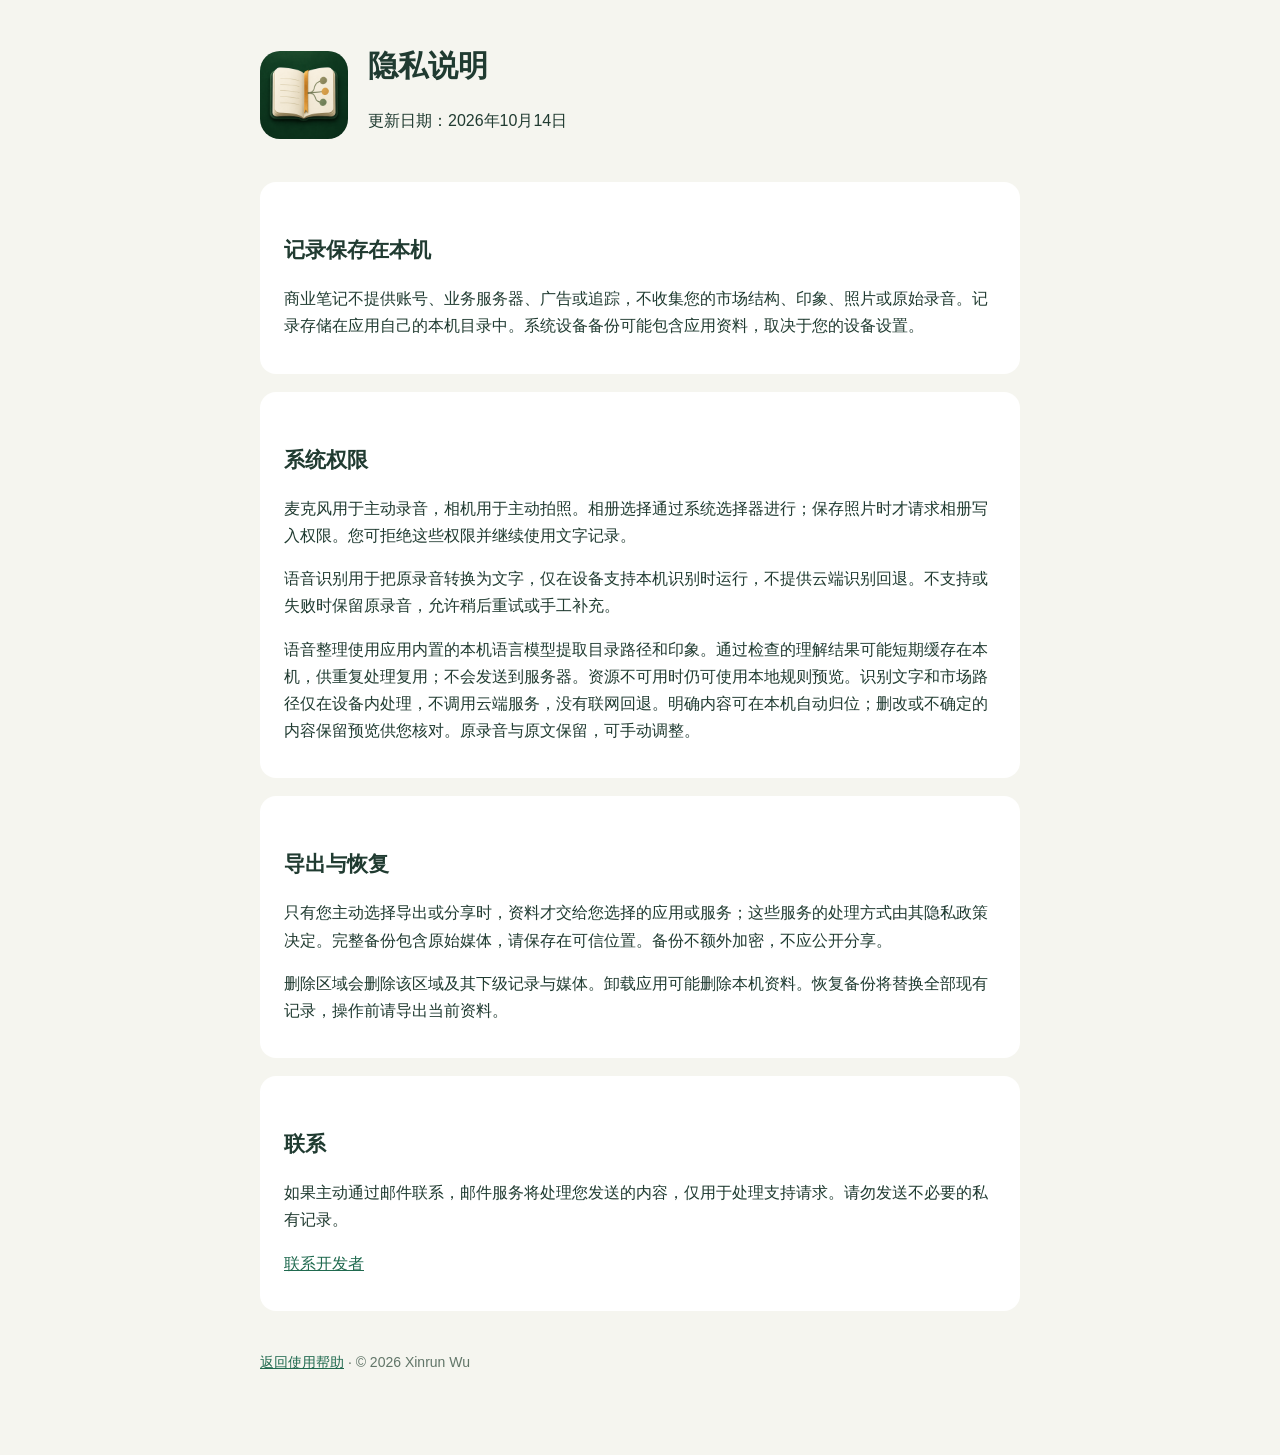
==== privacy.html @ cabab201 "同步内置本机模型与结果缓存隐私说明" ====
<!doctype html><html lang="zh-Hans"><head><meta charset="utf-8"><meta name="viewport" content="width=device-width,initial-scale=1"><title>商业笔记 — 隐私说明</title><link rel="stylesheet" href="style.css"></head><body><header><img src="icon.png" alt="商业笔记图标"><div><h1>隐私说明</h1><p>更新日期：2026年10月14日</p></div></header><section><h2>记录保存在本机</h2><p>商业笔记不提供账号、业务服务器、广告或追踪，不收集您的市场结构、印象、照片或原始录音。记录存储在应用自己的本机目录中。系统设备备份可能包含应用资料，取决于您的设备设置。</p></section><section><h2>系统权限</h2><p>麦克风用于主动录音，相机用于主动拍照。相册选择通过系统选择器进行；保存照片时才请求相册写入权限。您可拒绝这些权限并继续使用文字记录。</p><p>语音识别用于把原录音转换为文字，仅在设备支持本机识别时运行，不提供云端识别回退。不支持或失败时保留原录音，允许稍后重试或手工补充。</p><p>语音整理使用应用内置的本机语言模型提取目录路径和印象。通过检查的理解结果可能短期缓存在本机，供重复处理复用；不会发送到服务器。资源不可用时仍可使用本地规则预览。识别文字和市场路径仅在设备内处理，不调用云端服务，没有联网回退。明确内容可在本机自动归位；删改或不确定的内容保留预览供您核对。原录音与原文保留，可手动调整。</p></section><section><h2>导出与恢复</h2><p>只有您主动选择导出或分享时，资料才交给您选择的应用或服务；这些服务的处理方式由其隐私政策决定。完整备份包含原始媒体，请保存在可信位置。备份不额外加密，不应公开分享。</p><p>删除区域会删除该区域及其下级记录与媒体。卸载应用可能删除本机资料。恢复备份将替换全部现有记录，操作前请导出当前资料。</p></section><section><h2>联系</h2><p>如果主动通过邮件联系，邮件服务将处理您发送的内容，仅用于处理支持请求。请勿发送不必要的私有记录。</p><p><a href="mailto:tillywong15@gmail.com">联系开发者</a></p></section><footer><a href="index.html">返回使用帮助</a> · © 2026 Xinrun Wu</footer></body></html>
---- style.css ----
:root{color-scheme:light dark;font-family:-apple-system,BlinkMacSystemFont,sans-serif;line-height:1.7;color:#203b31;background:#f5f5ef}body{max-width:760px;margin:0 auto;padding:40px 24px}header{display:flex;gap:20px;align-items:center;margin-bottom:32px}img{width:88px;height:88px;border-radius:20px}h1{font-size:30px;margin:0}h2{font-size:21px;margin-top:32px}a{color:#206a4f}section{padding:18px 24px;background:#fff;border-radius:16px;margin:18px 0}footer{font-size:14px;margin:40px 0;color:#617568}@media(prefers-color-scheme:dark){:root{color:#e6eee9;background:#13231c}section{background:#21352b}a{color:#a4d9bd}footer{color:#bacbbb}}@media(max-width:400px){body{padding:26px 18px}header{gap:12px}h1{font-size:26px}section{padding:16px}}
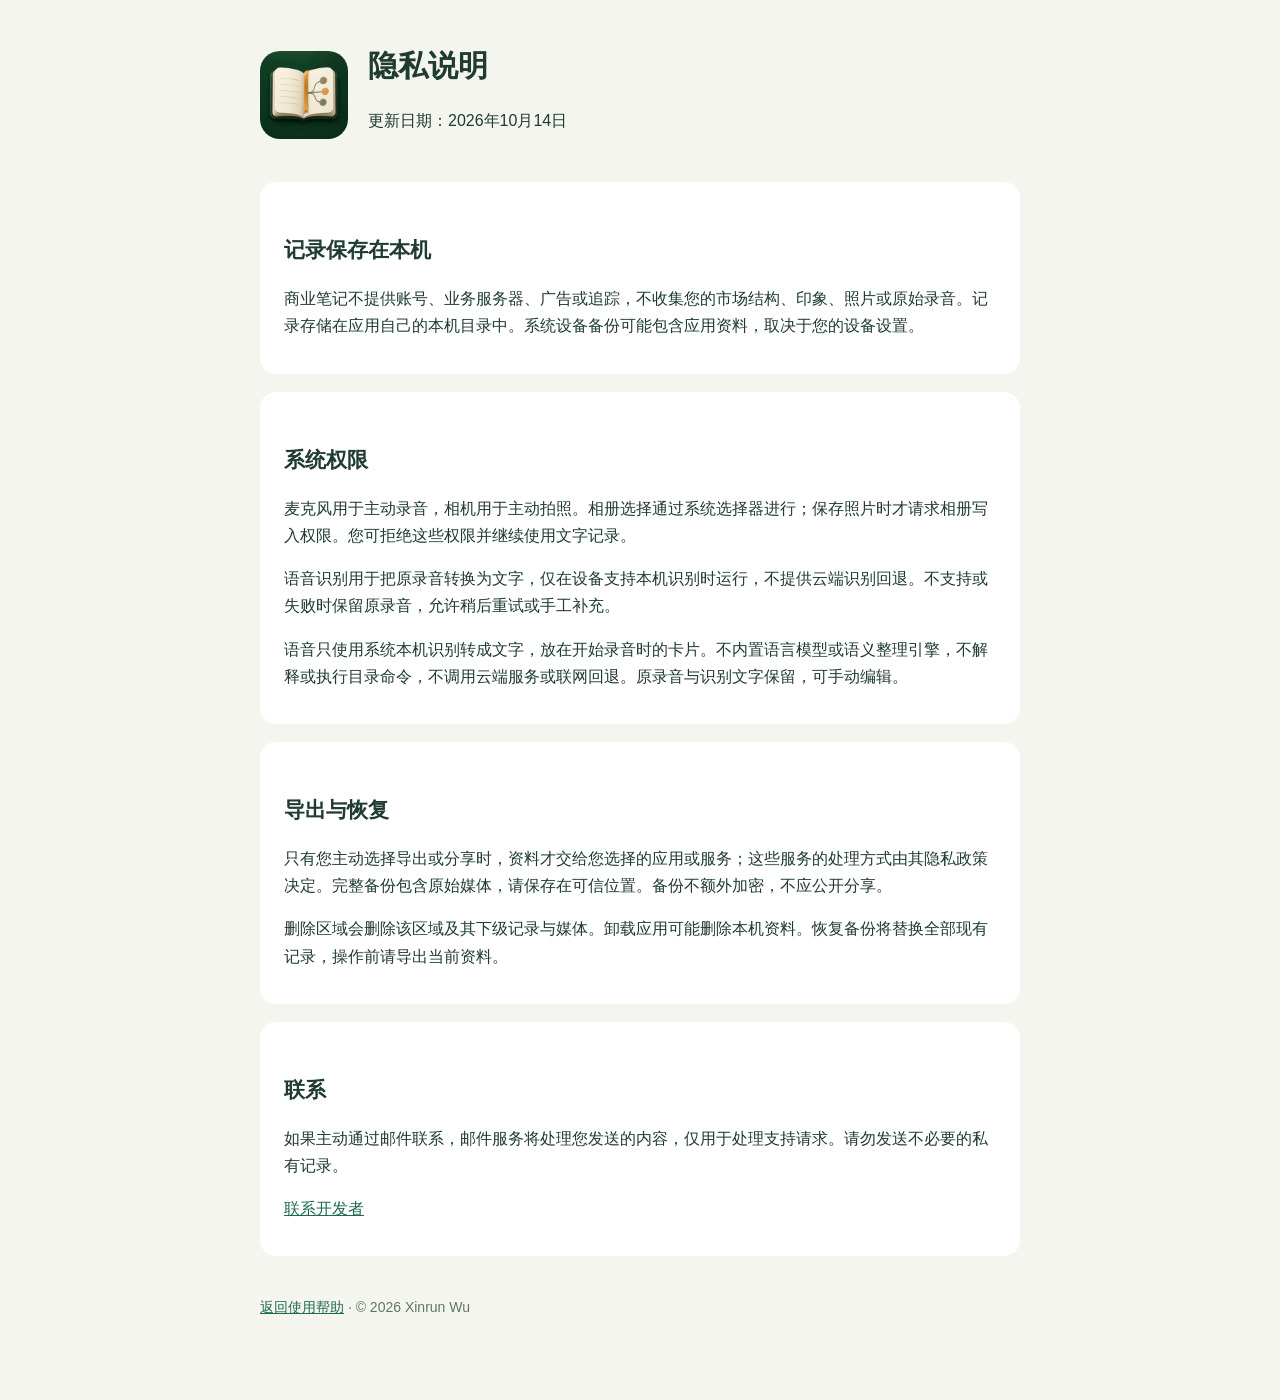
==== commit 053ba129: "简化说明为手工目录与当前卡片语音转文字" ====
--- a/privacy.html
+++ b/privacy.html
@@ -1 +1 @@
-<!doctype html><html lang="zh-Hans"><head><meta charset="utf-8"><meta name="viewport" content="width=device-width,initial-scale=1"><title>商业笔记 — 隐私说明</title><link rel="stylesheet" href="style.css"></head><body><header><img src="icon.png" alt="商业笔记图标"><div><h1>隐私说明</h1><p>更新日期：2026年10月14日</p></div></header><section><h2>记录保存在本机</h2><p>商业笔记不提供账号、业务服务器、广告或追踪，不收集您的市场结构、印象、照片或原始录音。记录存储在应用自己的本机目录中。系统设备备份可能包含应用资料，取决于您的设备设置。</p></section><section><h2>系统权限</h2><p>麦克风用于主动录音，相机用于主动拍照。相册选择通过系统选择器进行；保存照片时才请求相册写入权限。您可拒绝这些权限并继续使用文字记录。</p><p>语音识别用于把原录音转换为文字，仅在设备支持本机识别时运行，不提供云端识别回退。不支持或失败时保留原录音，允许稍后重试或手工补充。</p><p>语音整理使用应用内置的本机语言模型提取目录路径和印象。通过检查的理解结果可能短期缓存在本机，供重复处理复用；不会发送到服务器。资源不可用时仍可使用本地规则预览。识别文字和市场路径仅在设备内处理，不调用云端服务，没有联网回退。明确内容可在本机自动归位；删改或不确定的内容保留预览供您核对。原录音与原文保留，可手动调整。</p></section><section><h2>导出与恢复</h2><p>只有您主动选择导出或分享时，资料才交给您选择的应用或服务；这些服务的处理方式由其隐私政策决定。完整备份包含原始媒体，请保存在可信位置。备份不额外加密，不应公开分享。</p><p>删除区域会删除该区域及其下级记录与媒体。卸载应用可能删除本机资料。恢复备份将替换全部现有记录，操作前请导出当前资料。</p></section><section><h2>联系</h2><p>如果主动通过邮件联系，邮件服务将处理您发送的内容，仅用于处理支持请求。请勿发送不必要的私有记录。</p><p><a href="mailto:tillywong15@gmail.com">联系开发者</a></p></section><footer><a href="index.html">返回使用帮助</a> · © 2026 Xinrun Wu</footer></body></html>
+<!doctype html><html lang="zh-Hans"><head><meta charset="utf-8"><meta name="viewport" content="width=device-width,initial-scale=1"><title>商业笔记 — 隐私说明</title><link rel="stylesheet" href="style.css"></head><body><header><img src="icon.png" alt="商业笔记图标"><div><h1>隐私说明</h1><p>更新日期：2026年10月14日</p></div></header><section><h2>记录保存在本机</h2><p>商业笔记不提供账号、业务服务器、广告或追踪，不收集您的市场结构、印象、照片或原始录音。记录存储在应用自己的本机目录中。系统设备备份可能包含应用资料，取决于您的设备设置。</p></section><section><h2>系统权限</h2><p>麦克风用于主动录音，相机用于主动拍照。相册选择通过系统选择器进行；保存照片时才请求相册写入权限。您可拒绝这些权限并继续使用文字记录。</p><p>语音识别用于把原录音转换为文字，仅在设备支持本机识别时运行，不提供云端识别回退。不支持或失败时保留原录音，允许稍后重试或手工补充。</p><p>语音只使用系统本机识别转成文字，放在开始录音时的卡片。不内置语言模型或语义整理引擎，不解释或执行目录命令，不调用云端服务或联网回退。原录音与识别文字保留，可手动编辑。</p></section><section><h2>导出与恢复</h2><p>只有您主动选择导出或分享时，资料才交给您选择的应用或服务；这些服务的处理方式由其隐私政策决定。完整备份包含原始媒体，请保存在可信位置。备份不额外加密，不应公开分享。</p><p>删除区域会删除该区域及其下级记录与媒体。卸载应用可能删除本机资料。恢复备份将替换全部现有记录，操作前请导出当前资料。</p></section><section><h2>联系</h2><p>如果主动通过邮件联系，邮件服务将处理您发送的内容，仅用于处理支持请求。请勿发送不必要的私有记录。</p><p><a href="mailto:tillywong15@gmail.com">联系开发者</a></p></section><footer><a href="index.html">返回使用帮助</a> · © 2026 Xinrun Wu</footer></body></html>
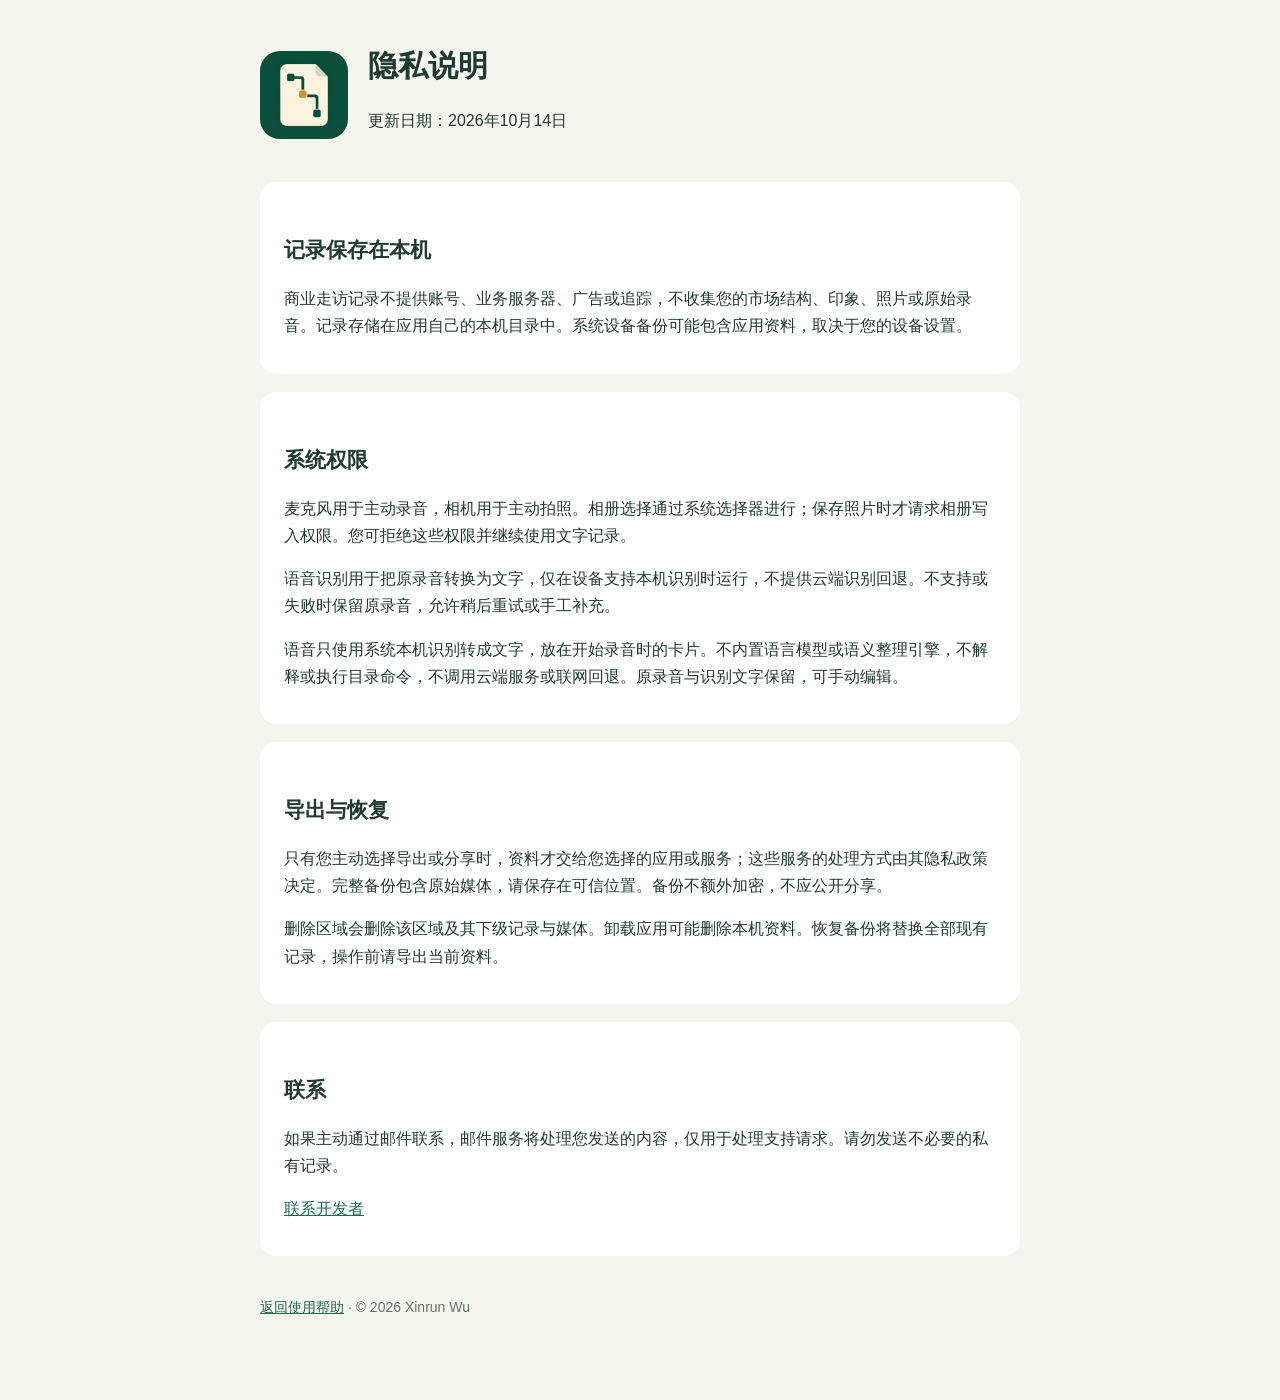
==== commit 03812539: "更新商业走访记录名称与图标" ====
--- a/privacy.html
+++ b/privacy.html
@@ -1 +1 @@
-<!doctype html><html lang="zh-Hans"><head><meta charset="utf-8"><meta name="viewport" content="width=device-width,initial-scale=1"><title>商业笔记 — 隐私说明</title><link rel="stylesheet" href="style.css"></head><body><header><img src="icon.png" alt="商业笔记图标"><div><h1>隐私说明</h1><p>更新日期：2026年10月14日</p></div></header><section><h2>记录保存在本机</h2><p>商业笔记不提供账号、业务服务器、广告或追踪，不收集您的市场结构、印象、照片或原始录音。记录存储在应用自己的本机目录中。系统设备备份可能包含应用资料，取决于您的设备设置。</p></section><section><h2>系统权限</h2><p>麦克风用于主动录音，相机用于主动拍照。相册选择通过系统选择器进行；保存照片时才请求相册写入权限。您可拒绝这些权限并继续使用文字记录。</p><p>语音识别用于把原录音转换为文字，仅在设备支持本机识别时运行，不提供云端识别回退。不支持或失败时保留原录音，允许稍后重试或手工补充。</p><p>语音只使用系统本机识别转成文字，放在开始录音时的卡片。不内置语言模型或语义整理引擎，不解释或执行目录命令，不调用云端服务或联网回退。原录音与识别文字保留，可手动编辑。</p></section><section><h2>导出与恢复</h2><p>只有您主动选择导出或分享时，资料才交给您选择的应用或服务；这些服务的处理方式由其隐私政策决定。完整备份包含原始媒体，请保存在可信位置。备份不额外加密，不应公开分享。</p><p>删除区域会删除该区域及其下级记录与媒体。卸载应用可能删除本机资料。恢复备份将替换全部现有记录，操作前请导出当前资料。</p></section><section><h2>联系</h2><p>如果主动通过邮件联系，邮件服务将处理您发送的内容，仅用于处理支持请求。请勿发送不必要的私有记录。</p><p><a href="mailto:tillywong15@gmail.com">联系开发者</a></p></section><footer><a href="index.html">返回使用帮助</a> · © 2026 Xinrun Wu</footer></body></html>
+<!doctype html><html lang="zh-Hans"><head><meta charset="utf-8"><meta name="viewport" content="width=device-width,initial-scale=1"><title>商业走访记录 — 隐私说明</title><link rel="stylesheet" href="style.css"></head><body><header><img src="icon.png" alt="商业走访记录图标"><div><h1>隐私说明</h1><p>更新日期：2026年10月14日</p></div></header><section><h2>记录保存在本机</h2><p>商业走访记录不提供账号、业务服务器、广告或追踪，不收集您的市场结构、印象、照片或原始录音。记录存储在应用自己的本机目录中。系统设备备份可能包含应用资料，取决于您的设备设置。</p></section><section><h2>系统权限</h2><p>麦克风用于主动录音，相机用于主动拍照。相册选择通过系统选择器进行；保存照片时才请求相册写入权限。您可拒绝这些权限并继续使用文字记录。</p><p>语音识别用于把原录音转换为文字，仅在设备支持本机识别时运行，不提供云端识别回退。不支持或失败时保留原录音，允许稍后重试或手工补充。</p><p>语音只使用系统本机识别转成文字，放在开始录音时的卡片。不内置语言模型或语义整理引擎，不解释或执行目录命令，不调用云端服务或联网回退。原录音与识别文字保留，可手动编辑。</p></section><section><h2>导出与恢复</h2><p>只有您主动选择导出或分享时，资料才交给您选择的应用或服务；这些服务的处理方式由其隐私政策决定。完整备份包含原始媒体，请保存在可信位置。备份不额外加密，不应公开分享。</p><p>删除区域会删除该区域及其下级记录与媒体。卸载应用可能删除本机资料。恢复备份将替换全部现有记录，操作前请导出当前资料。</p></section><section><h2>联系</h2><p>如果主动通过邮件联系，邮件服务将处理您发送的内容，仅用于处理支持请求。请勿发送不必要的私有记录。</p><p><a href="mailto:tillywong15@gmail.com">联系开发者</a></p></section><footer><a href="index.html">返回使用帮助</a> · © 2026 Xinrun Wu</footer></body></html>
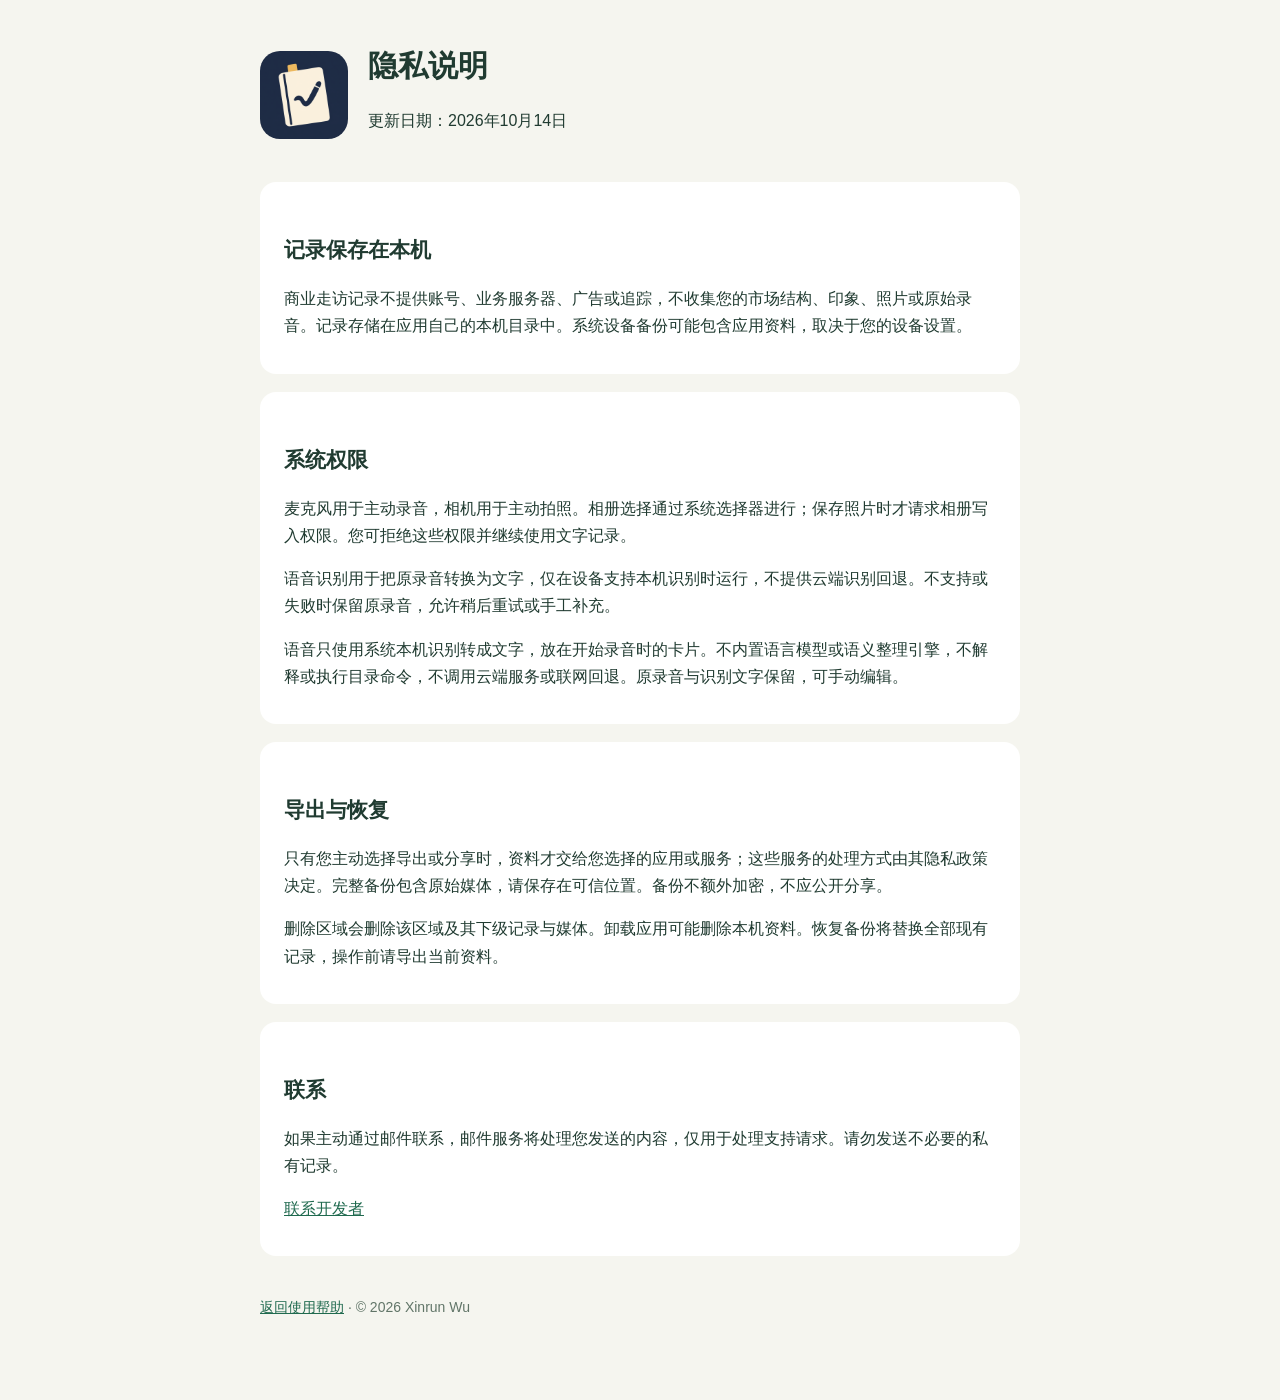
==== commit 2ccdffbc: "采用随身手记图标并刷新网页图标缓存" ====
--- a/privacy.html
+++ b/privacy.html
@@ -1 +1 @@
-<!doctype html><html lang="zh-Hans"><head><meta charset="utf-8"><meta name="viewport" content="width=device-width,initial-scale=1"><title>商业走访记录 — 隐私说明</title><link rel="stylesheet" href="style.css"></head><body><header><img src="icon.png" alt="商业走访记录图标"><div><h1>隐私说明</h1><p>更新日期：2026年10月14日</p></div></header><section><h2>记录保存在本机</h2><p>商业走访记录不提供账号、业务服务器、广告或追踪，不收集您的市场结构、印象、照片或原始录音。记录存储在应用自己的本机目录中。系统设备备份可能包含应用资料，取决于您的设备设置。</p></section><section><h2>系统权限</h2><p>麦克风用于主动录音，相机用于主动拍照。相册选择通过系统选择器进行；保存照片时才请求相册写入权限。您可拒绝这些权限并继续使用文字记录。</p><p>语音识别用于把原录音转换为文字，仅在设备支持本机识别时运行，不提供云端识别回退。不支持或失败时保留原录音，允许稍后重试或手工补充。</p><p>语音只使用系统本机识别转成文字，放在开始录音时的卡片。不内置语言模型或语义整理引擎，不解释或执行目录命令，不调用云端服务或联网回退。原录音与识别文字保留，可手动编辑。</p></section><section><h2>导出与恢复</h2><p>只有您主动选择导出或分享时，资料才交给您选择的应用或服务；这些服务的处理方式由其隐私政策决定。完整备份包含原始媒体，请保存在可信位置。备份不额外加密，不应公开分享。</p><p>删除区域会删除该区域及其下级记录与媒体。卸载应用可能删除本机资料。恢复备份将替换全部现有记录，操作前请导出当前资料。</p></section><section><h2>联系</h2><p>如果主动通过邮件联系，邮件服务将处理您发送的内容，仅用于处理支持请求。请勿发送不必要的私有记录。</p><p><a href="mailto:tillywong15@gmail.com">联系开发者</a></p></section><footer><a href="index.html">返回使用帮助</a> · © 2026 Xinrun Wu</footer></body></html>
+<!doctype html><html lang="zh-Hans"><head><meta charset="utf-8"><meta name="viewport" content="width=device-width,initial-scale=1"><title>商业走访记录 — 隐私说明</title><link rel="icon" type="image/png" href="icon.png?v=29"><link rel="stylesheet" href="style.css"></head><body><header><img src="icon.png?v=29" alt="商业走访记录图标"><div><h1>隐私说明</h1><p>更新日期：2026年10月14日</p></div></header><section><h2>记录保存在本机</h2><p>商业走访记录不提供账号、业务服务器、广告或追踪，不收集您的市场结构、印象、照片或原始录音。记录存储在应用自己的本机目录中。系统设备备份可能包含应用资料，取决于您的设备设置。</p></section><section><h2>系统权限</h2><p>麦克风用于主动录音，相机用于主动拍照。相册选择通过系统选择器进行；保存照片时才请求相册写入权限。您可拒绝这些权限并继续使用文字记录。</p><p>语音识别用于把原录音转换为文字，仅在设备支持本机识别时运行，不提供云端识别回退。不支持或失败时保留原录音，允许稍后重试或手工补充。</p><p>语音只使用系统本机识别转成文字，放在开始录音时的卡片。不内置语言模型或语义整理引擎，不解释或执行目录命令，不调用云端服务或联网回退。原录音与识别文字保留，可手动编辑。</p></section><section><h2>导出与恢复</h2><p>只有您主动选择导出或分享时，资料才交给您选择的应用或服务；这些服务的处理方式由其隐私政策决定。完整备份包含原始媒体，请保存在可信位置。备份不额外加密，不应公开分享。</p><p>删除区域会删除该区域及其下级记录与媒体。卸载应用可能删除本机资料。恢复备份将替换全部现有记录，操作前请导出当前资料。</p></section><section><h2>联系</h2><p>如果主动通过邮件联系，邮件服务将处理您发送的内容，仅用于处理支持请求。请勿发送不必要的私有记录。</p><p><a href="mailto:tillywong15@gmail.com">联系开发者</a></p></section><footer><a href="index.html">返回使用帮助</a> · © 2026 Xinrun Wu</footer></body></html>
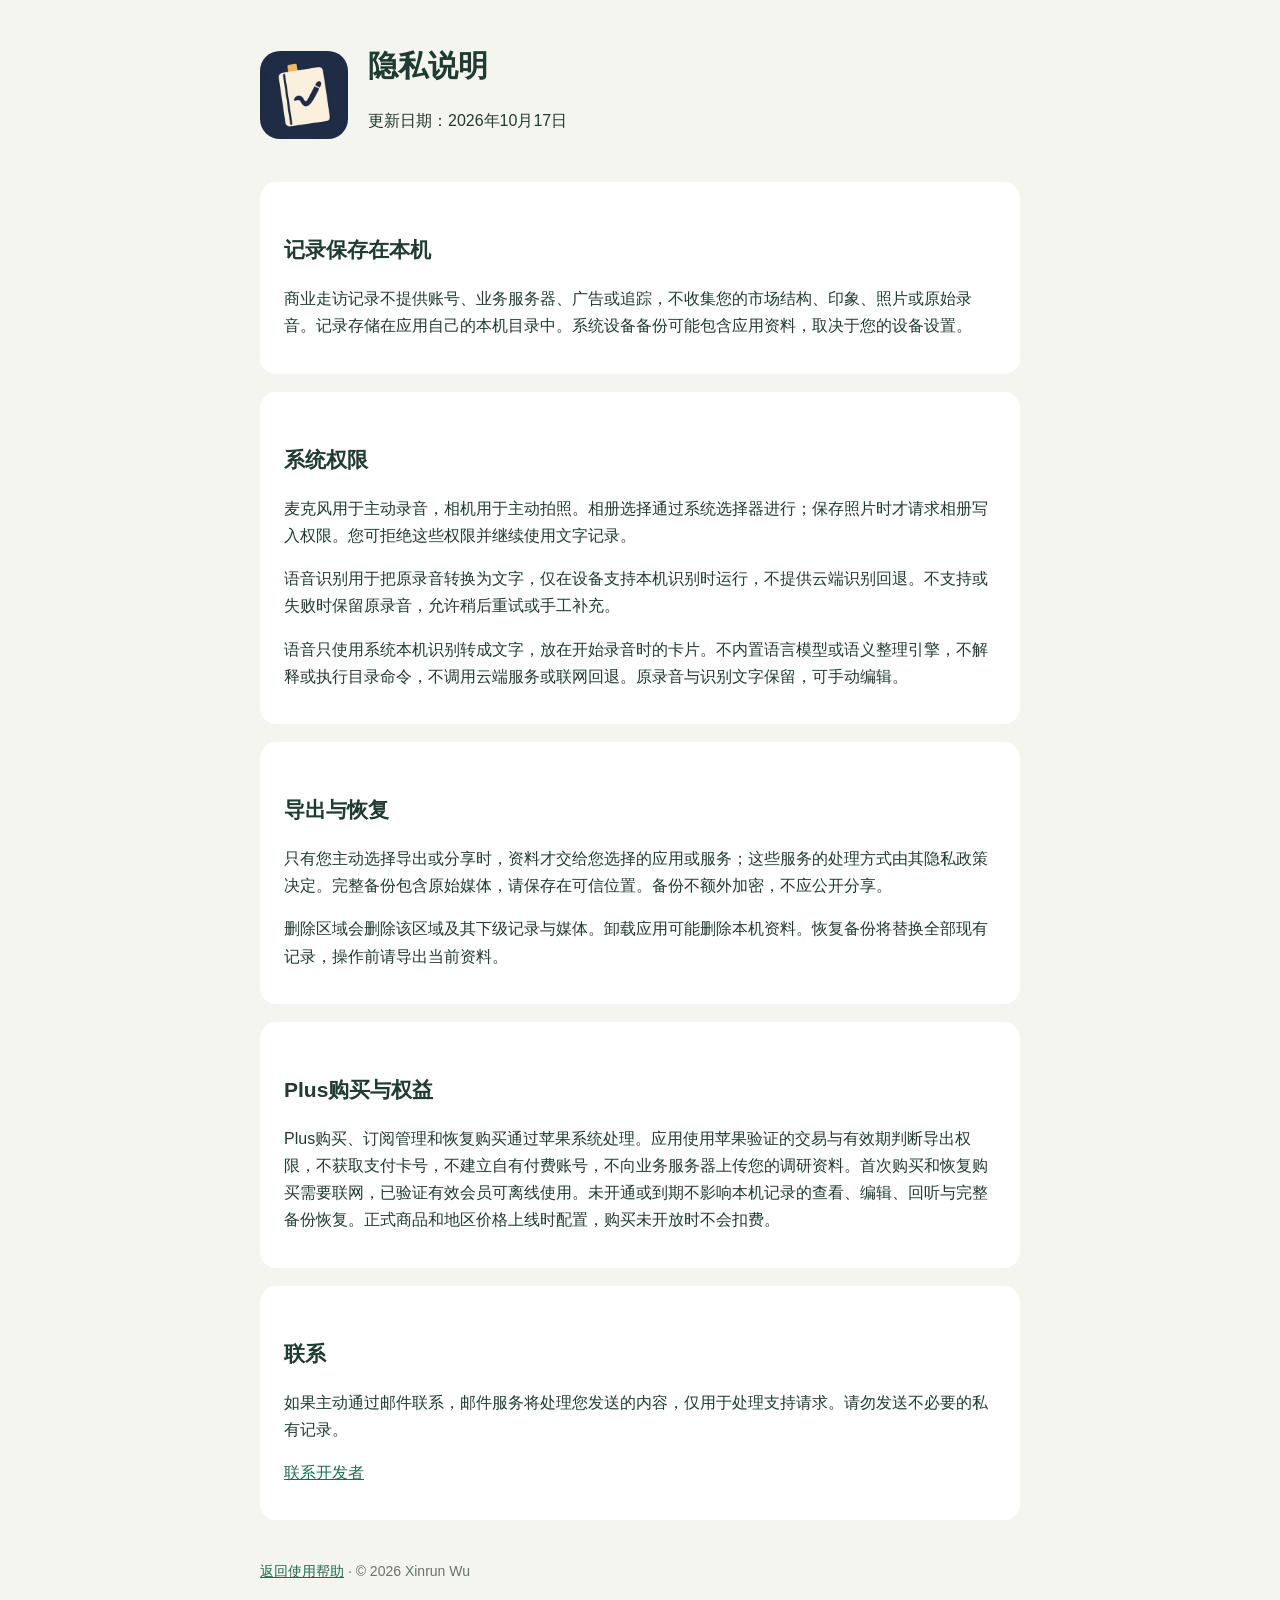
==== commit 86678bad: "说明市场独立PDF、完整恢复与Plus导出权益" ====
--- a/privacy.html
+++ b/privacy.html
@@ -1 +1 @@
-<!doctype html><html lang="zh-Hans"><head><meta charset="utf-8"><meta name="viewport" content="width=device-width,initial-scale=1"><title>商业走访记录 — 隐私说明</title><link rel="icon" type="image/png" href="icon.png?v=29"><link rel="stylesheet" href="style.css"></head><body><header><img src="icon.png?v=29" alt="商业走访记录图标"><div><h1>隐私说明</h1><p>更新日期：2026年10月14日</p></div></header><section><h2>记录保存在本机</h2><p>商业走访记录不提供账号、业务服务器、广告或追踪，不收集您的市场结构、印象、照片或原始录音。记录存储在应用自己的本机目录中。系统设备备份可能包含应用资料，取决于您的设备设置。</p></section><section><h2>系统权限</h2><p>麦克风用于主动录音，相机用于主动拍照。相册选择通过系统选择器进行；保存照片时才请求相册写入权限。您可拒绝这些权限并继续使用文字记录。</p><p>语音识别用于把原录音转换为文字，仅在设备支持本机识别时运行，不提供云端识别回退。不支持或失败时保留原录音，允许稍后重试或手工补充。</p><p>语音只使用系统本机识别转成文字，放在开始录音时的卡片。不内置语言模型或语义整理引擎，不解释或执行目录命令，不调用云端服务或联网回退。原录音与识别文字保留，可手动编辑。</p></section><section><h2>导出与恢复</h2><p>只有您主动选择导出或分享时，资料才交给您选择的应用或服务；这些服务的处理方式由其隐私政策决定。完整备份包含原始媒体，请保存在可信位置。备份不额外加密，不应公开分享。</p><p>删除区域会删除该区域及其下级记录与媒体。卸载应用可能删除本机资料。恢复备份将替换全部现有记录，操作前请导出当前资料。</p></section><section><h2>联系</h2><p>如果主动通过邮件联系，邮件服务将处理您发送的内容，仅用于处理支持请求。请勿发送不必要的私有记录。</p><p><a href="mailto:tillywong15@gmail.com">联系开发者</a></p></section><footer><a href="index.html">返回使用帮助</a> · © 2026 Xinrun Wu</footer></body></html>
+<!doctype html><html lang="zh-Hans"><head><meta charset="utf-8"><meta name="viewport" content="width=device-width,initial-scale=1"><title>商业走访记录 — 隐私说明</title><link rel="icon" type="image/png" href="icon.png?v=29"><link rel="stylesheet" href="style.css"></head><body><header><img src="icon.png?v=29" alt="商业走访记录图标"><div><h1>隐私说明</h1><p>更新日期：2026年10月17日</p></div></header><section><h2>记录保存在本机</h2><p>商业走访记录不提供账号、业务服务器、广告或追踪，不收集您的市场结构、印象、照片或原始录音。记录存储在应用自己的本机目录中。系统设备备份可能包含应用资料，取决于您的设备设置。</p></section><section><h2>系统权限</h2><p>麦克风用于主动录音，相机用于主动拍照。相册选择通过系统选择器进行；保存照片时才请求相册写入权限。您可拒绝这些权限并继续使用文字记录。</p><p>语音识别用于把原录音转换为文字，仅在设备支持本机识别时运行，不提供云端识别回退。不支持或失败时保留原录音，允许稍后重试或手工补充。</p><p>语音只使用系统本机识别转成文字，放在开始录音时的卡片。不内置语言模型或语义整理引擎，不解释或执行目录命令，不调用云端服务或联网回退。原录音与识别文字保留，可手动编辑。</p></section><section><h2>导出与恢复</h2><p>只有您主动选择导出或分享时，资料才交给您选择的应用或服务；这些服务的处理方式由其隐私政策决定。完整备份包含原始媒体，请保存在可信位置。备份不额外加密，不应公开分享。</p><p>删除区域会删除该区域及其下级记录与媒体。卸载应用可能删除本机资料。恢复备份将替换全部现有记录，操作前请导出当前资料。</p></section><section><h2>Plus购买与权益</h2><p>Plus购买、订阅管理和恢复购买通过苹果系统处理。应用使用苹果验证的交易与有效期判断导出权限，不获取支付卡号，不建立自有付费账号，不向业务服务器上传您的调研资料。首次购买和恢复购买需要联网，已验证有效会员可离线使用。未开通或到期不影响本机记录的查看、编辑、回听与完整备份恢复。正式商品和地区价格上线时配置，购买未开放时不会扣费。</p></section><section><h2>联系</h2><p>如果主动通过邮件联系，邮件服务将处理您发送的内容，仅用于处理支持请求。请勿发送不必要的私有记录。</p><p><a href="mailto:tillywong15@gmail.com">联系开发者</a></p></section><footer><a href="index.html">返回使用帮助</a> · © 2026 Xinrun Wu</footer></body></html>
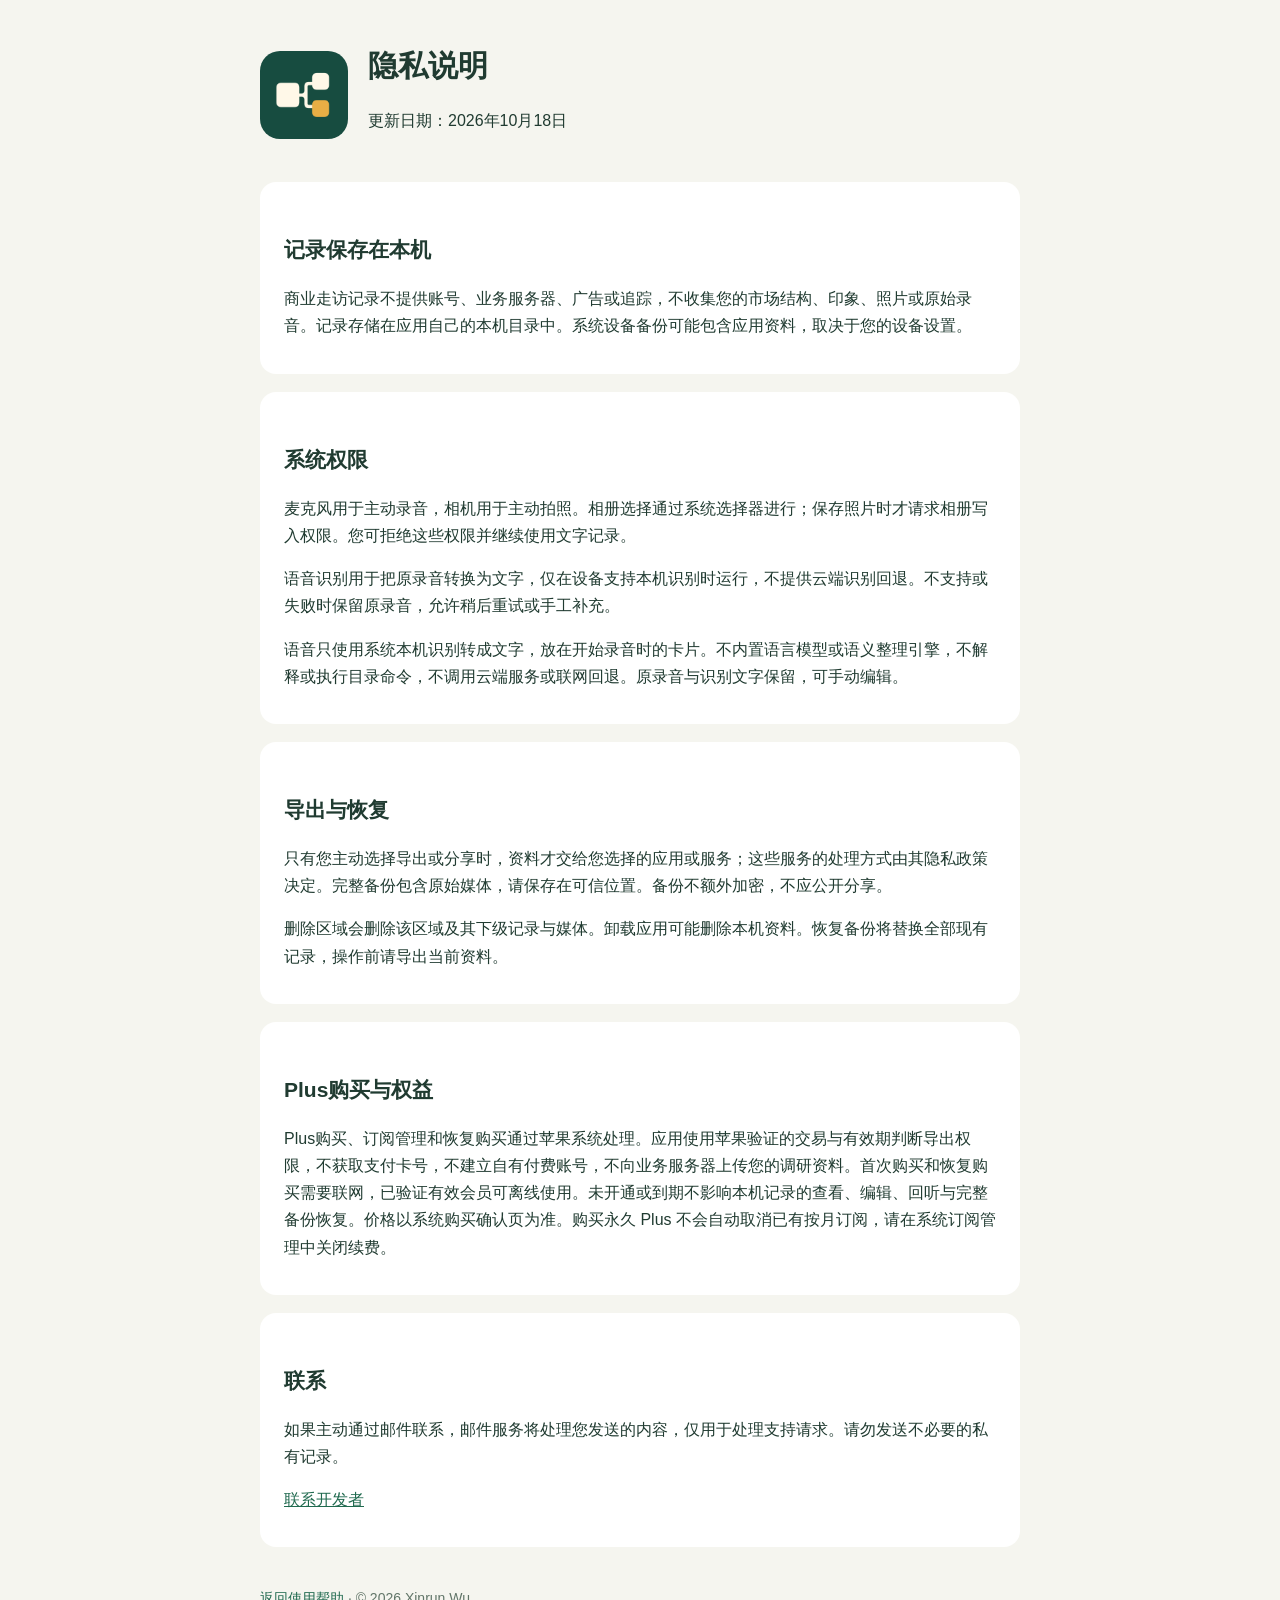
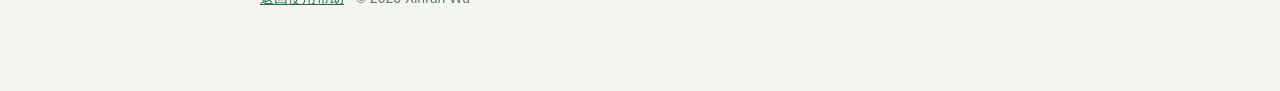
==== commit ab1e3bd7: "更新目录分支图标与个人会员购买说明" ====
--- a/privacy.html
+++ b/privacy.html
@@ -1 +1 @@
-<!doctype html><html lang="zh-Hans"><head><meta charset="utf-8"><meta name="viewport" content="width=device-width,initial-scale=1"><title>商业走访记录 — 隐私说明</title><link rel="icon" type="image/png" href="icon.png?v=29"><link rel="stylesheet" href="style.css"></head><body><header><img src="icon.png?v=29" alt="商业走访记录图标"><div><h1>隐私说明</h1><p>更新日期：2026年10月17日</p></div></header><section><h2>记录保存在本机</h2><p>商业走访记录不提供账号、业务服务器、广告或追踪，不收集您的市场结构、印象、照片或原始录音。记录存储在应用自己的本机目录中。系统设备备份可能包含应用资料，取决于您的设备设置。</p></section><section><h2>系统权限</h2><p>麦克风用于主动录音，相机用于主动拍照。相册选择通过系统选择器进行；保存照片时才请求相册写入权限。您可拒绝这些权限并继续使用文字记录。</p><p>语音识别用于把原录音转换为文字，仅在设备支持本机识别时运行，不提供云端识别回退。不支持或失败时保留原录音，允许稍后重试或手工补充。</p><p>语音只使用系统本机识别转成文字，放在开始录音时的卡片。不内置语言模型或语义整理引擎，不解释或执行目录命令，不调用云端服务或联网回退。原录音与识别文字保留，可手动编辑。</p></section><section><h2>导出与恢复</h2><p>只有您主动选择导出或分享时，资料才交给您选择的应用或服务；这些服务的处理方式由其隐私政策决定。完整备份包含原始媒体，请保存在可信位置。备份不额外加密，不应公开分享。</p><p>删除区域会删除该区域及其下级记录与媒体。卸载应用可能删除本机资料。恢复备份将替换全部现有记录，操作前请导出当前资料。</p></section><section><h2>Plus购买与权益</h2><p>Plus购买、订阅管理和恢复购买通过苹果系统处理。应用使用苹果验证的交易与有效期判断导出权限，不获取支付卡号，不建立自有付费账号，不向业务服务器上传您的调研资料。首次购买和恢复购买需要联网，已验证有效会员可离线使用。未开通或到期不影响本机记录的查看、编辑、回听与完整备份恢复。正式商品和地区价格上线时配置，购买未开放时不会扣费。</p></section><section><h2>联系</h2><p>如果主动通过邮件联系，邮件服务将处理您发送的内容，仅用于处理支持请求。请勿发送不必要的私有记录。</p><p><a href="mailto:tillywong15@gmail.com">联系开发者</a></p></section><footer><a href="index.html">返回使用帮助</a> · © 2026 Xinrun Wu</footer></body></html>
+<!doctype html><html lang="zh-Hans"><head><meta charset="utf-8"><meta name="viewport" content="width=device-width,initial-scale=1"><title>商业走访记录 — 隐私说明</title><link rel="icon" type="image/png" href="icon.png?v=40"><link rel="stylesheet" href="style.css"></head><body><header><img src="icon.png?v=40" alt="商业走访记录图标"><div><h1>隐私说明</h1><p>更新日期：2026年10月18日</p></div></header><section><h2>记录保存在本机</h2><p>商业走访记录不提供账号、业务服务器、广告或追踪，不收集您的市场结构、印象、照片或原始录音。记录存储在应用自己的本机目录中。系统设备备份可能包含应用资料，取决于您的设备设置。</p></section><section><h2>系统权限</h2><p>麦克风用于主动录音，相机用于主动拍照。相册选择通过系统选择器进行；保存照片时才请求相册写入权限。您可拒绝这些权限并继续使用文字记录。</p><p>语音识别用于把原录音转换为文字，仅在设备支持本机识别时运行，不提供云端识别回退。不支持或失败时保留原录音，允许稍后重试或手工补充。</p><p>语音只使用系统本机识别转成文字，放在开始录音时的卡片。不内置语言模型或语义整理引擎，不解释或执行目录命令，不调用云端服务或联网回退。原录音与识别文字保留，可手动编辑。</p></section><section><h2>导出与恢复</h2><p>只有您主动选择导出或分享时，资料才交给您选择的应用或服务；这些服务的处理方式由其隐私政策决定。完整备份包含原始媒体，请保存在可信位置。备份不额外加密，不应公开分享。</p><p>删除区域会删除该区域及其下级记录与媒体。卸载应用可能删除本机资料。恢复备份将替换全部现有记录，操作前请导出当前资料。</p></section><section><h2>Plus购买与权益</h2><p>Plus购买、订阅管理和恢复购买通过苹果系统处理。应用使用苹果验证的交易与有效期判断导出权限，不获取支付卡号，不建立自有付费账号，不向业务服务器上传您的调研资料。首次购买和恢复购买需要联网，已验证有效会员可离线使用。未开通或到期不影响本机记录的查看、编辑、回听与完整备份恢复。价格以系统购买确认页为准。购买永久 Plus 不会自动取消已有按月订阅，请在系统订阅管理中关闭续费。</p></section><section><h2>联系</h2><p>如果主动通过邮件联系，邮件服务将处理您发送的内容，仅用于处理支持请求。请勿发送不必要的私有记录。</p><p><a href="mailto:tillywong15@gmail.com">联系开发者</a></p></section><footer><a href="index.html">返回使用帮助</a> · © 2026 Xinrun Wu</footer></body></html>
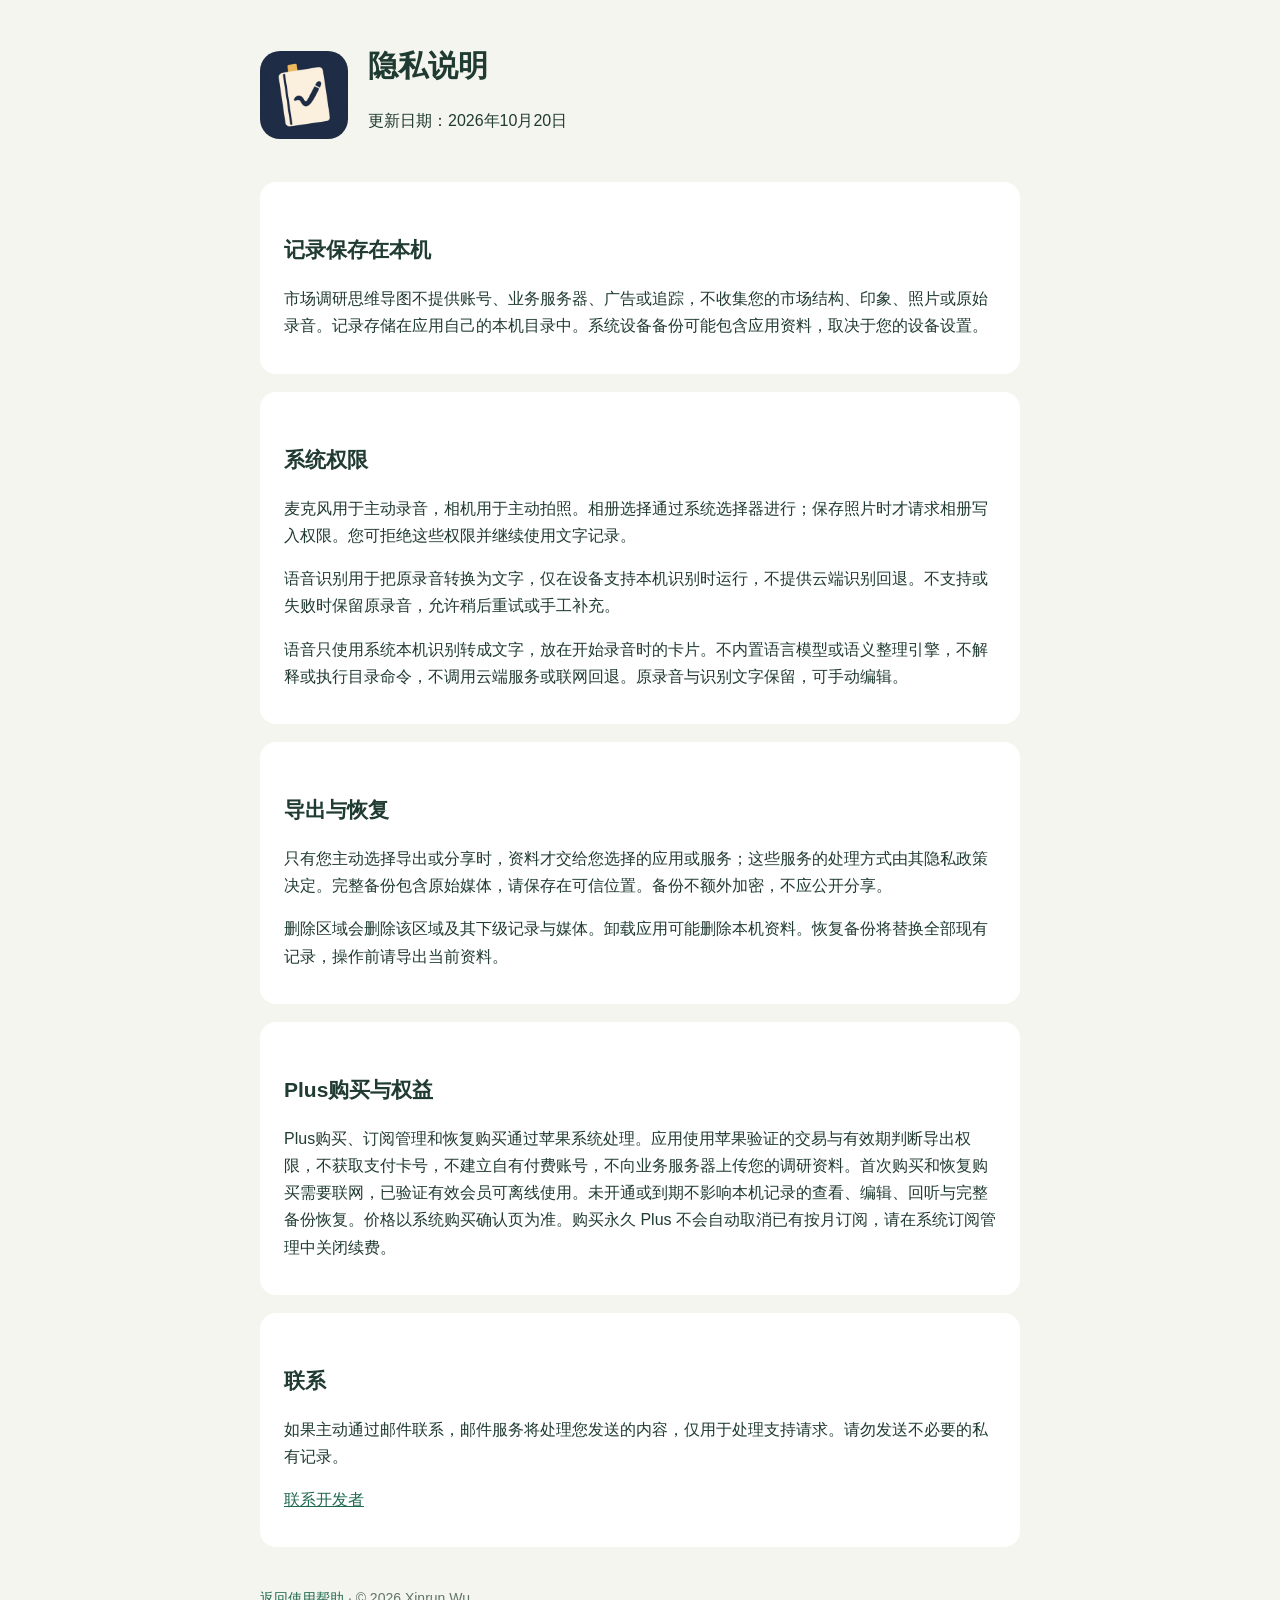
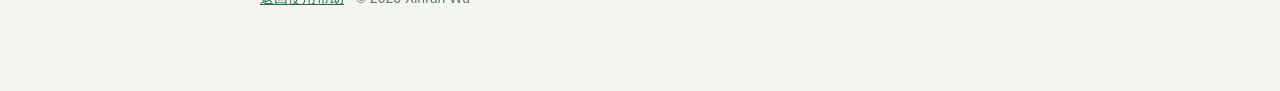
==== commit 5930eb93: "Rename support site to market research mind map" ====
--- a/privacy.html
+++ b/privacy.html
@@ -1 +1 @@
-<!doctype html><html lang="zh-Hans"><head><meta charset="utf-8"><meta name="viewport" content="width=device-width,initial-scale=1"><title>商业走访记录 — 隐私说明</title><link rel="icon" type="image/png" href="icon.png?v=40"><link rel="stylesheet" href="style.css"></head><body><header><img src="icon.png?v=40" alt="商业走访记录图标"><div><h1>隐私说明</h1><p>更新日期：2026年10月18日</p></div></header><section><h2>记录保存在本机</h2><p>商业走访记录不提供账号、业务服务器、广告或追踪，不收集您的市场结构、印象、照片或原始录音。记录存储在应用自己的本机目录中。系统设备备份可能包含应用资料，取决于您的设备设置。</p></section><section><h2>系统权限</h2><p>麦克风用于主动录音，相机用于主动拍照。相册选择通过系统选择器进行；保存照片时才请求相册写入权限。您可拒绝这些权限并继续使用文字记录。</p><p>语音识别用于把原录音转换为文字，仅在设备支持本机识别时运行，不提供云端识别回退。不支持或失败时保留原录音，允许稍后重试或手工补充。</p><p>语音只使用系统本机识别转成文字，放在开始录音时的卡片。不内置语言模型或语义整理引擎，不解释或执行目录命令，不调用云端服务或联网回退。原录音与识别文字保留，可手动编辑。</p></section><section><h2>导出与恢复</h2><p>只有您主动选择导出或分享时，资料才交给您选择的应用或服务；这些服务的处理方式由其隐私政策决定。完整备份包含原始媒体，请保存在可信位置。备份不额外加密，不应公开分享。</p><p>删除区域会删除该区域及其下级记录与媒体。卸载应用可能删除本机资料。恢复备份将替换全部现有记录，操作前请导出当前资料。</p></section><section><h2>Plus购买与权益</h2><p>Plus购买、订阅管理和恢复购买通过苹果系统处理。应用使用苹果验证的交易与有效期判断导出权限，不获取支付卡号，不建立自有付费账号，不向业务服务器上传您的调研资料。首次购买和恢复购买需要联网，已验证有效会员可离线使用。未开通或到期不影响本机记录的查看、编辑、回听与完整备份恢复。价格以系统购买确认页为准。购买永久 Plus 不会自动取消已有按月订阅，请在系统订阅管理中关闭续费。</p></section><section><h2>联系</h2><p>如果主动通过邮件联系，邮件服务将处理您发送的内容，仅用于处理支持请求。请勿发送不必要的私有记录。</p><p><a href="mailto:tillywong15@gmail.com">联系开发者</a></p></section><footer><a href="index.html">返回使用帮助</a> · © 2026 Xinrun Wu</footer></body></html>
+<!doctype html><html lang="zh-Hans"><head><meta charset="utf-8"><meta name="viewport" content="width=device-width,initial-scale=1"><title>市场调研思维导图 — 隐私说明</title><link rel="icon" type="image/png" href="icon.png?v=40"><link rel="stylesheet" href="style.css"></head><body><header><img src="icon.png?v=40" alt="市场调研思维导图图标"><div><h1>隐私说明</h1><p>更新日期：2026年10月20日</p></div></header><section><h2>记录保存在本机</h2><p>市场调研思维导图不提供账号、业务服务器、广告或追踪，不收集您的市场结构、印象、照片或原始录音。记录存储在应用自己的本机目录中。系统设备备份可能包含应用资料，取决于您的设备设置。</p></section><section><h2>系统权限</h2><p>麦克风用于主动录音，相机用于主动拍照。相册选择通过系统选择器进行；保存照片时才请求相册写入权限。您可拒绝这些权限并继续使用文字记录。</p><p>语音识别用于把原录音转换为文字，仅在设备支持本机识别时运行，不提供云端识别回退。不支持或失败时保留原录音，允许稍后重试或手工补充。</p><p>语音只使用系统本机识别转成文字，放在开始录音时的卡片。不内置语言模型或语义整理引擎，不解释或执行目录命令，不调用云端服务或联网回退。原录音与识别文字保留，可手动编辑。</p></section><section><h2>导出与恢复</h2><p>只有您主动选择导出或分享时，资料才交给您选择的应用或服务；这些服务的处理方式由其隐私政策决定。完整备份包含原始媒体，请保存在可信位置。备份不额外加密，不应公开分享。</p><p>删除区域会删除该区域及其下级记录与媒体。卸载应用可能删除本机资料。恢复备份将替换全部现有记录，操作前请导出当前资料。</p></section><section><h2>Plus购买与权益</h2><p>Plus购买、订阅管理和恢复购买通过苹果系统处理。应用使用苹果验证的交易与有效期判断导出权限，不获取支付卡号，不建立自有付费账号，不向业务服务器上传您的调研资料。首次购买和恢复购买需要联网，已验证有效会员可离线使用。未开通或到期不影响本机记录的查看、编辑、回听与完整备份恢复。价格以系统购买确认页为准。购买永久 Plus 不会自动取消已有按月订阅，请在系统订阅管理中关闭续费。</p></section><section><h2>联系</h2><p>如果主动通过邮件联系，邮件服务将处理您发送的内容，仅用于处理支持请求。请勿发送不必要的私有记录。</p><p><a href="mailto:tillywong15@gmail.com">联系开发者</a></p></section><footer><a href="index.html">返回使用帮助</a> · © 2026 Xinrun Wu</footer></body></html>
